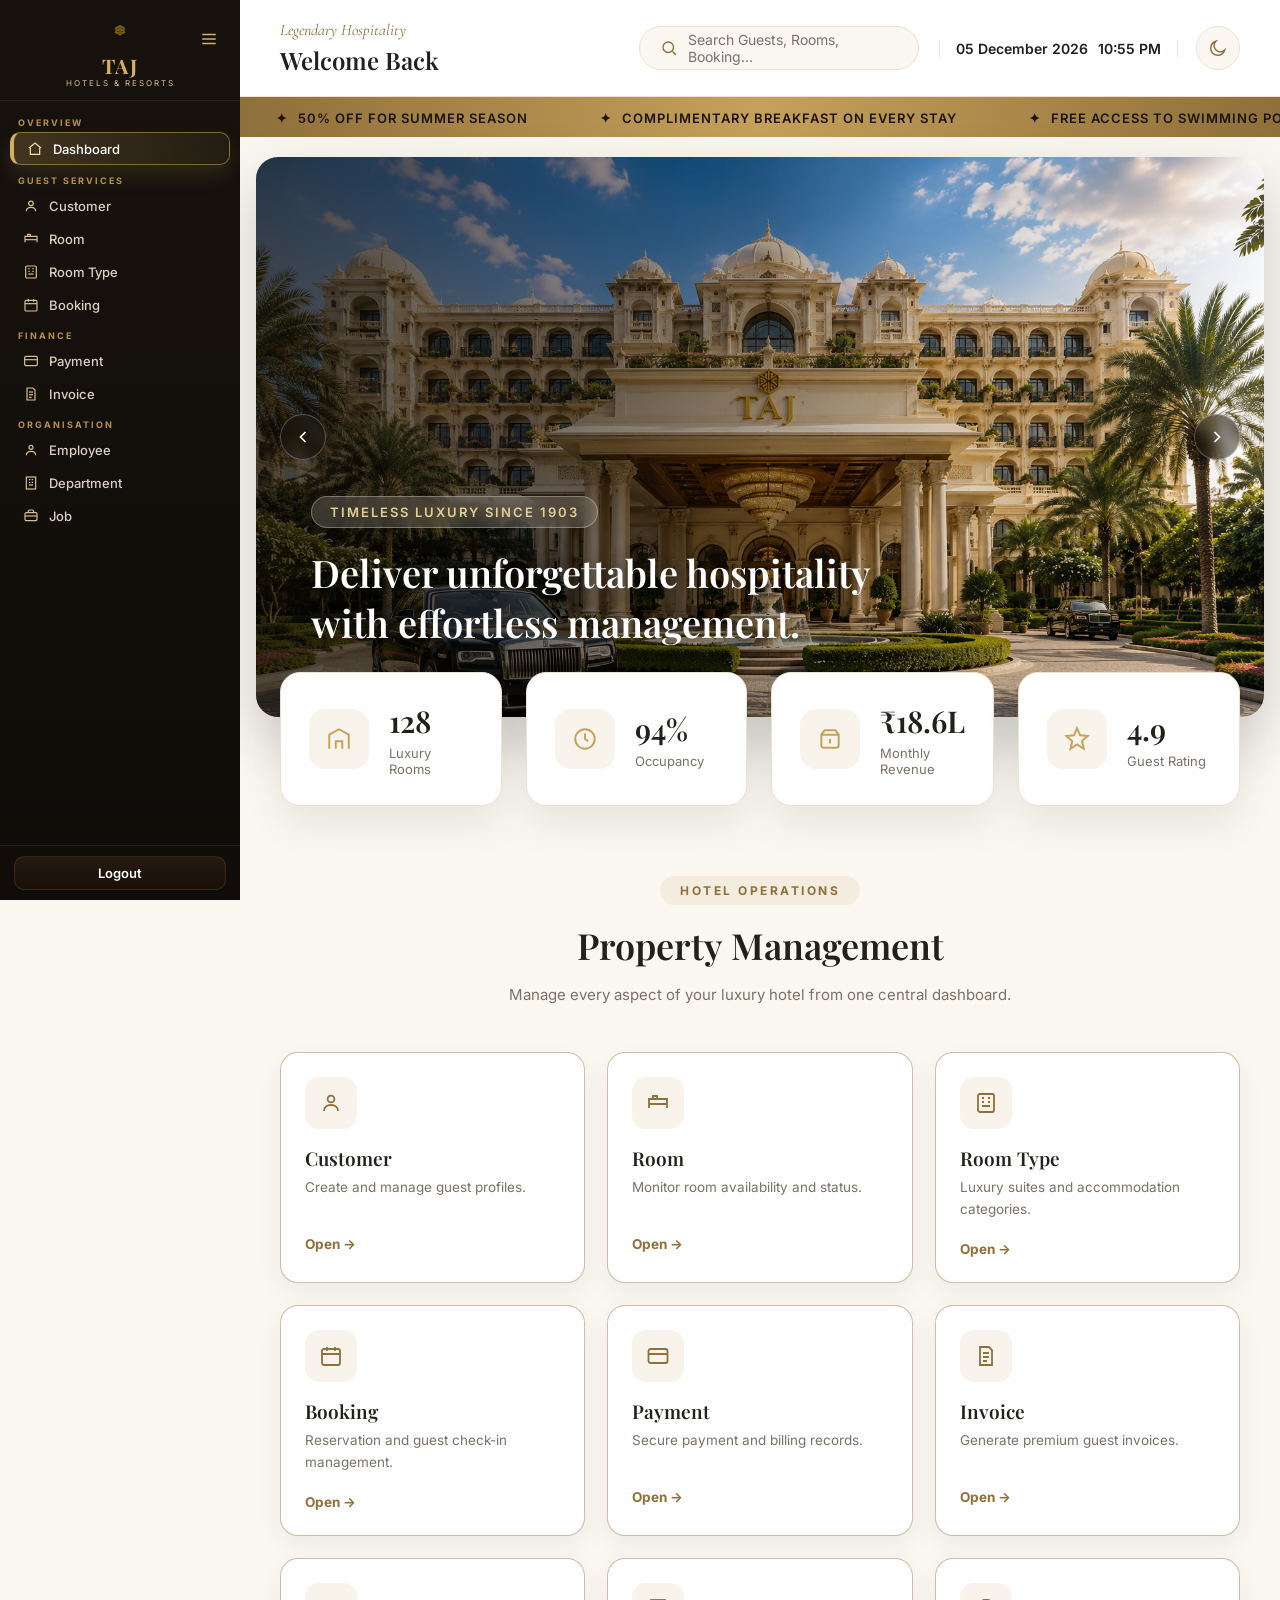
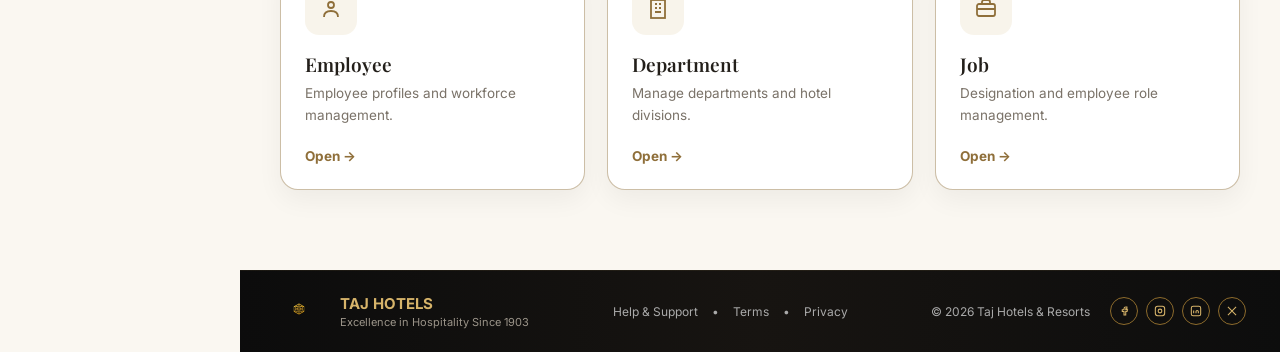
==== home.html @ c2ac2c58 "Initial commit - Hotel Management System" ====
<!DOCTYPE html>
<html lang="en">

<head>

    <meta charset="UTF-8">
    <meta name="viewport" content="width=device-width, initial-scale=1.0">
    <title>Taj Hotels & Resorts | Dashboard</title>
    <link rel="stylesheet" href="style.css">
    <link rel="preconnect" href="https://fonts.googleapis.com">
    <link rel="preconnect" href="https://fonts.gstatic.com" crossorigin>
    <link href="https://fonts.googleapis.com/css2?family=Playfair+Display:wght@500;600;700&family=Inter:wght@300;400;500;600;700&family=Cormorant+Garamond:wght@500;600;700&display=swap" rel="stylesheet">

</head>

<body>

<!-- ========================================= -->
<!-- Sidebar -->
<!-- ========================================= -->

<aside class="sidebar" id="sidebar">

    <div class="sidebar-header">
        <div class="logo-box">
            <img src="taj-logo.png" class="sidebar-logo" alt="Taj">
            <div class="brand">
                <h1>TAJ</h1>
                <p>HOTELS & RESORTS</p>
            </div>
        </div>
        <button class="hamburger" id="sidebarToggle" aria-label="Toggle sidebar">
            <svg viewBox="0 0 24 24" fill="none" stroke="currentColor" stroke-width="2">
                <line x1="3" y1="6" x2="21" y2="6"/>
                <line x1="3" y1="12" x2="21" y2="12"/>
                <line x1="3" y1="18" x2="21" y2="18"/>
            </svg>
        </button>
    </div>

    <nav class="sidebar-nav">

        <span class="nav-heading">Overview</span>
        <a href="home.html" class="nav-link active">
            <span class="nav-icon"><svg viewBox="0 0 24 24" fill="none" stroke="currentColor" stroke-width="1.8"><path d="M3 10.5L12 3l9 7.5"/><path d="M5 9.8V20h14V9.8"/></svg></span>
            <span class="link-text">Dashboard</span>
        </a>

        <span class="nav-heading">Guest Services</span>
        <a href="customer.html" class="nav-link">
            <span class="nav-icon"><svg viewBox="0 0 24 24" fill="none" stroke="currentColor" stroke-width="1.8"><circle cx="12" cy="8" r="3.4"/><path d="M5 20c0-4 3.2-6 7-6s7 2 7 6"/></svg></span>
            <span class="link-text">Customer</span>
        </a>
        <a href="room.html" class="nav-link">
            <span class="nav-icon"><svg viewBox="0 0 24 24" fill="none" stroke="currentColor" stroke-width="1.8"><path d="M3 17V8h18v9"/><path d="M3 13h18"/><path d="M7 8V5h4v3"/></svg></span>
            <span class="link-text">Room</span>
        </a>
        <a href="room_type.html" class="nav-link">
            <span class="nav-icon"><svg viewBox="0 0 24 24" fill="none" stroke="currentColor" stroke-width="1.8"><rect x="4" y="3" width="16" height="18" rx="2"/><path d="M8 7h2"/><path d="M14 7h2"/><path d="M8 11h2"/><path d="M14 11h2"/><path d="M8 15h8"/></svg></span>
            <span class="link-text">Room Type</span>
        </a>
        <a href="booking1.php" class="nav-link">
            <span class="nav-icon"><svg viewBox="0 0 24 24" fill="none" stroke="currentColor" stroke-width="1.8"><rect x="3" y="5" width="18" height="16" rx="2"/><path d="M3 10h18"/><path d="M8 3v4"/><path d="M16 3v4"/></svg></span>
            <span class="link-text">Booking</span>
        </a>

      

        <span class="nav-heading">Finance</span>
        <a href="payment.html" class="nav-link">
            <span class="nav-icon"><svg viewBox="0 0 24 24" fill="none" stroke="currentColor" stroke-width="1.8"><rect x="2.5" y="5" width="19" height="14" rx="2"/><path d="M2.5 10h19"/></svg></span>
            <span class="link-text">Payment</span>
        </a>
        <a href="invoice.html" class="nav-link">
            <span class="nav-icon"><svg viewBox="0 0 24 24" fill="none" stroke="currentColor" stroke-width="1.8"><path d="M6 3h9l3 3v15H6z"/><path d="M9 9h6"/><path d="M9 13h6"/><path d="M9 17h4"/></svg></span>
            <span class="link-text">Invoice</span>
        </a>

        <span class="nav-heading">Organisation</span>
        <a href="emp_info.html" class="nav-link">
            <span class="nav-icon"><svg viewBox="0 0 24 24" fill="none" stroke="currentColor" stroke-width="1.8"><circle cx="12" cy="8" r="3"/><path d="M5 20c0-4 3-6 7-6s7 2 7 6"/></svg></span>
            <span class="link-text">Employee</span>
        </a>
        <a href="dept_info.html" class="nav-link">
            <span class="nav-icon"><svg viewBox="0 0 24 24" fill="none" stroke="currentColor" stroke-width="1.8"><rect x="5" y="3" width="14" height="18"/><path d="M9 7h2"/><path d="M13 7h2"/><path d="M9 11h2"/><path d="M13 11h2"/><path d="M9 15h6"/></svg></span>
            <span class="link-text">Department</span>
        </a>
        <a href="job_info.html" class="nav-link">
            <span class="nav-icon"><svg viewBox="0 0 24 24" fill="none" stroke="currentColor" stroke-width="1.8"><rect x="3" y="7" width="18" height="12" rx="2"/><path d="M8 7V5a2 2 0 012-2h4a2 2 0 012 2v2"/><path d="M3 12h18"/></svg></span>
            <span class="link-text">Job</span>
        </a>

    </nav>

    <div class="sidebar-footer">
        <a href="index.html" class="logout-btn">Logout</a>
    </div>

</aside>

<!-- ========================================= -->
<!-- Main -->
<!-- ========================================= -->

<main class="main" id="main">

    <!-- Topbar -->
    <header class="topbar">
        <div class="welcome">
            <span class="eyebrow">Legendary Hospitality</span>
            <h2>Welcome Back</h2>
        </div>

        <div class="topbar-brand">
            <span class="topbar-brand-crown">✦</span>
            <span class="topbar-brand-text">Taj Hotels & Resorts</span>
            <span class="topbar-brand-crown">✦</span>
        </div>

        <div class="top-right">
           <a href="search.html" class="search-box search-btn">
    <svg viewBox="0 0 24 24" fill="none" stroke="currentColor" stroke-width="1.8">
        <circle cx="11" cy="11" r="7"/>
        <path d="M21 21l-4.3-4.3"/>
    </svg>
    <span>Search Guests, Rooms, Booking...</span>
</a>

            <div class="date-time">
                <span id="today"></span>
                <span id="clock"></span>
            </div>

            <button class="theme-toggle" id="themeToggle" aria-label="Toggle day/night theme">
                <svg class="moon-icon" viewBox="0 0 24 24" fill="none" stroke="currentColor" stroke-width="1.8"><path d="M20 14.5A8.5 8.5 0 1 1 9.5 4a7 7 0 0 0 10.5 10.5z"/></svg>
                <svg class="sun-icon" viewBox="0 0 24 24" fill="none" stroke="currentColor" stroke-width="1.8"><circle cx="12" cy="12" r="4.5"/><path d="M12 2v3M12 19v3M4.2 4.2l2.1 2.1M17.7 17.7l2.1 2.1M2 12h3M19 12h3M4.2 19.8l2.1-2.1M17.7 6.3l2.1-2.1"/></svg>
            </button>
        </div>
    </header>

    <!-- Offers Marquee -->
    <div class="offer-marquee">
        <div class="offer-marquee-track">
            <span>50% Off for Summer Season</span>
            <span>Complimentary Breakfast on Every Stay</span>
            <span>Free Access to Swimming Pool Facilities</span>
            <span>50% Off for Summer Season</span>
            <span>Complimentary Breakfast on Every Stay</span>
            <span>Free Access to Swimming Pool Facilities</span>
        </div>
    </div>

    <!-- Hero -->
    <section class="hero">
    <img src="dashboard1.png" alt="Hotel" class="hero-image" id="heroImage">
    <div class="hero-overlay"></div>
    <div class="hero-content">
        <span class="hero-tag">Timeless Luxury Since 1903</span>
        <h1>Deliver unforgettable hospitality with effortless management.</h1>
    </div>
    <button class="hero-nav hero-prev" id="heroPrev" aria-label="Previous image">
        <svg viewBox="0 0 24 24" fill="none" stroke="currentColor" stroke-width="2"><path d="M15 18l-6-6 6-6"/></svg>
    </button>
    <button class="hero-nav hero-next" id="heroNext" aria-label="Next image">
        <svg viewBox="0 0 24 24" fill="none" stroke="currentColor" stroke-width="2"><path d="M9 18l6-6-6-6"/></svg>
    </button>
    <div class="hero-dots" id="heroDots"></div>
</section>

    <!-- Statistics -->
    <section class="stats-section">

        <div class="stat-card">
            <div class="stat-icon">
                <svg viewBox="0 0 24 24" fill="none" stroke="currentColor" stroke-width="1.8"><path d="M3 21V8l9-5 9 5v13"/><path d="M9 21v-7h6v7"/><path d="M9 12h.01M15 12h.01M9 9h.01M15 9h.01"/></svg>
            </div>
            <div>
                <h2>128</h2>
                <p>Luxury Rooms</p>
            </div>
        </div>

        <div class="stat-card">
            <div class="stat-icon">
                <svg viewBox="0 0 24 24" fill="none" stroke="currentColor" stroke-width="1.8"><circle cx="12" cy="12" r="9"/><path d="M12 7v5l3 2"/></svg>
            </div>
            <div>
                <h2>94%</h2>
                <p>Occupancy</p>
            </div>
        </div>

        <div class="stat-card">
            <div class="stat-icon">
                <svg viewBox="0 0 24 24" fill="none" stroke="currentColor" stroke-width="1.8"><path d="M4 8h16v10a2 2 0 0 1-2 2H6a2 2 0 0 1-2-2V8z"/><path d="M4 8l3-4h10l3 4"/><path d="M12 12v4"/></svg>
            </div>
            <div>
                <h2>₹18.6L</h2>
                <p>Monthly Revenue</p>
            </div>
        </div>

        <div class="stat-card">
            <div class="stat-icon">
                <svg viewBox="0 0 24 24" fill="none" stroke="currentColor" stroke-width="1.8"><path d="M12 2l2.9 6.6 7.1.6-5.4 4.7 1.6 7-6.2-3.9L6 21l1.6-7L2.2 9.2l7.1-.6z"/></svg>
            </div>
            <div>
                <h2>4.9</h2>
                <p>Guest Rating</p>
            </div>
        </div>

    </section>

    <!-- Dashboard Modules -->
    <section class="dashboard-section">

        <div class="section-header">
            <span>Hotel Operations</span>
            <h2>Property Management</h2>
            <p>Manage every aspect of your luxury hotel from one central dashboard.</p>
        </div>

        <div class="cards-grid">

            <a href="customer.html" class="dashboard-card">
                <div class="icon-circle"><svg viewBox="0 0 24 24" fill="none" stroke="currentColor" stroke-width="1.8"><circle cx="12" cy="8" r="3.4"/><path d="M5 20c0-4 3.2-6 7-6s7 2 7 6"/></svg></div>
                <h3>Customer</h3>
                <p>Create and manage guest profiles.</p>
                <div class="card-link">Open →</div>
            </a>

            <a href="room.html" class="dashboard-card">
                <div class="icon-circle"><svg viewBox="0 0 24 24" fill="none" stroke="currentColor" stroke-width="1.8"><path d="M3 17V8h18v9"/><path d="M3 13h18"/><path d="M7 8V5h4v3"/></svg></div>
                <h3>Room</h3>
                <p>Monitor room availability and status.</p>
                <div class="card-link">Open →</div>
            </a>

            <a href="room_type.html" class="dashboard-card">
                <div class="icon-circle"><svg viewBox="0 0 24 24" fill="none" stroke="currentColor" stroke-width="1.8"><rect x="4" y="3" width="16" height="18" rx="2"/><path d="M8 7h2"/><path d="M14 7h2"/><path d="M8 11h2"/><path d="M14 11h2"/><path d="M8 15h8"/></svg></div>
                <h3>Room Type</h3>
                <p>Luxury suites and accommodation categories.</p>
                <div class="card-link">Open →</div>
            </a>

            <a href="booking1.php" class="dashboard-card">
                <div class="icon-circle"><svg viewBox="0 0 24 24" fill="none" stroke="currentColor" stroke-width="1.8"><rect x="3" y="5" width="18" height="16" rx="2"/><path d="M3 10h18"/><path d="M8 3v4"/><path d="M16 3v4"/></svg></div>
                <h3>Booking</h3>
                <p>Reservation and guest check-in management.</p>
                <div class="card-link">Open →</div>
            </a>

            <a href="payment.html" class="dashboard-card">
                <div class="icon-circle"><svg viewBox="0 0 24 24" fill="none" stroke="currentColor" stroke-width="1.8"><rect x="2.5" y="5" width="19" height="14" rx="2"/><path d="M2.5 10h19"/></svg></div>
                <h3>Payment</h3>
                <p>Secure payment and billing records.</p>
                <div class="card-link">Open →</div>
            </a>

            <a href="invoice.html" class="dashboard-card">
                <div class="icon-circle"><svg viewBox="0 0 24 24" fill="none" stroke="currentColor" stroke-width="1.8"><path d="M6 3h9l3 3v15H6z"/><path d="M9 9h6"/><path d="M9 13h6"/><path d="M9 17h4"/></svg></div>
                <h3>Invoice</h3>
                <p>Generate premium guest invoices.</p>
                <div class="card-link">Open →</div>
            </a>

            <a href="emp_info.html" class="dashboard-card">
                <div class="icon-circle"><svg viewBox="0 0 24 24" fill="none" stroke="currentColor" stroke-width="1.8"><circle cx="12" cy="8" r="3"/><path d="M5 20c0-4 3-6 7-6s7 2 7 6"/></svg></div>
                <h3>Employee</h3>
                <p>Employee profiles and workforce management.</p>
                <div class="card-link">Open →</div>
            </a>

            <a href="dept_info.html" class="dashboard-card">
                <div class="icon-circle"><svg viewBox="0 0 24 24" fill="none" stroke="currentColor" stroke-width="1.8"><rect x="5" y="3" width="14" height="18"/><path d="M9 7h2"/><path d="M13 7h2"/><path d="M9 11h2"/><path d="M13 11h2"/><path d="M9 15h6"/></svg></div>
                <h3>Department</h3>
                <p>Manage departments and hotel divisions.</p>
                <div class="card-link">Open →</div>
            </a>

            <a href="job_info.html" class="dashboard-card">
                <div class="icon-circle"><svg viewBox="0 0 24 24" fill="none" stroke="currentColor" stroke-width="1.8"><rect x="3" y="7" width="18" height="12" rx="2"/><path d="M8 7V5a2 2 0 012-2h4a2 2 0 012 2v2"/><path d="M3 12h18"/></svg></div>
                <h3>Job</h3>
                <p>Designation and employee role management.</p>
                <div class="card-link">Open →</div>
            </a>

             

        </div>
    </section>

    <!-- Footer -->
    <footer class="footer">
        <div class="footer-left">
            <img src="taj-logo.png" alt="Taj">
            <div>
                <h3>TAJ HOTELS</h3>
                <p>Excellence in Hospitality Since 1903</p>
            </div>
        </div>

        <div class="footer-center">
            <a href="#">Help & Support</a>
            <span>•</span>
            <a href="#">Terms</a>
            <span>•</span>
            <a href="#">Privacy</a>
        </div>

        <div class="footer-right">
            <p>© 2026 Taj Hotels & Resorts</p>
            <div class="social">
                <a href="#" aria-label="Facebook"><svg viewBox="0 0 24 24" fill="none" stroke="currentColor" stroke-width="1.8"><path d="M15 8h2V5h-2a3 3 0 0 0-3 3v2H9v3h3v6h3v-6h2.2l.8-3H15V8z"/></svg></a>
                <a href="#" aria-label="Instagram"><svg viewBox="0 0 24 24" fill="none" stroke="currentColor" stroke-width="1.8"><rect x="4" y="4" width="16" height="16" rx="4"/><circle cx="12" cy="12" r="3.2"/><path d="M16.2 7.8h.01"/></svg></a>
                <a href="#" aria-label="LinkedIn"><svg viewBox="0 0 24 24" fill="none" stroke="currentColor" stroke-width="1.8"><rect x="4" y="4" width="16" height="16" rx="3"/><path d="M8 11v5M8 8v.01M12 16v-3a2 2 0 0 1 4 0v3M12 13v3"/></svg></a>
                <a href="#" aria-label="X"><svg viewBox="0 0 24 24" fill="none" stroke="currentColor" stroke-width="1.8"><path d="M5 5l14 14M19 5L5 19"/></svg></a>
            </div>
        </div>
    </footer>

</main>

<script>

    // ---- Live date & time ----
    function updateDateTime(){
        const now = new Date();
        const today = now.toLocaleDateString("en-GB", { day:"2-digit", month:"long", year:"numeric" });
        const time  = now.toLocaleTimeString([], { hour:"2-digit", minute:"2-digit" });
        document.getElementById("today").textContent = today;
        document.getElementById("clock").textContent  = time;
    }
    updateDateTime();
    setInterval(updateDateTime, 1000);

    // ---- Sidebar collapse ----
    const sidebar = document.getElementById("sidebar");
    const sidebarToggle = document.getElementById("sidebarToggle");
    const main = document.getElementById("main");

    sidebarToggle.addEventListener("click", () => {
        sidebar.classList.toggle("collapsed");
        main.classList.toggle("expanded");
    });

    // ---- Day / Night theme toggle (persists via localStorage) ----
    const themeToggle = document.getElementById("themeToggle");
    const root = document.documentElement;

    function applyTheme(theme){
        if(theme === "dark"){
            root.setAttribute("data-theme", "dark");
        } else {
            root.removeAttribute("data-theme");
        }
        localStorage.setItem("taj-theme", theme);
    }

    const savedTheme = localStorage.getItem("taj-theme") || "light";
    applyTheme(savedTheme);

    themeToggle.addEventListener("click", () => {
        const isDark = root.getAttribute("data-theme") === "dark";
        applyTheme(isDark ? "light" : "dark");
    });
    // ---- Hero image carousel ----
const heroImages = ["dashboard1.png", "dashboard2.png", "dashboard3.png", "dashboard4.png", "dashboard5.png", "dashboard6.png"];
let heroIndex = 0;
const heroImage = document.getElementById("heroImage");
const heroDots = document.getElementById("heroDots");

heroImages.forEach((_, i) => {
    const dot = document.createElement("span");
    dot.className = "dot" + (i === 0 ? " active" : "");
    dot.addEventListener("click", () => showHero(i));
    heroDots.appendChild(dot);
});

function showHero(i){
    heroIndex = (i + heroImages.length) % heroImages.length;
    heroImage.src = heroImages[heroIndex];
    document.querySelectorAll(".hero-dots .dot").forEach((d, idx) => {
        d.classList.toggle("active", idx === heroIndex);
    });
}

document.getElementById("heroPrev").addEventListener("click", () => showHero(heroIndex - 1));
document.getElementById("heroNext").addEventListener("click", () => showHero(heroIndex + 1));

    // ---- Parallax hero image ----
    window.addEventListener("scroll", () => {
        const hero = document.querySelector(".hero-image");
        if(hero){
            hero.style.transform = `translateY(${window.scrollY * 0.12}px) scale(1.04)`;
        }
    });

</script>

</body>
</html>
---- style.css ----
/*====================================
  01. ROOT VARIABLES
====================================*/

:root{
    --charcoal:#15110d;
    --charcoal-2:#1f1912;
    --gold:#c6a15b;
    --gold-soft:#e4cd97;
    --gold-deep:#8f6f3a;
    --cream:#faf7f1;
    --card:#ffffff;
    --ink:#231f1a;
    --ink-soft:#7a7268;
    --line:#ece3d2;

    --shadow:0 18px 40px rgba(0,0,0,.08);
    --radius:18px;

    --display:'Playfair Display',serif;
    --body:'Inter',sans-serif;
    --accent:'Cormorant Garamond',serif;
}

/* -------- Dark theme override -------- */
:root[data-theme="dark"]{
    --cream:#120e0a;
    --card:#1b1610;
    --ink:#f3ede1;
    --ink-soft:#b6ab9b;
    --line:rgba(255,255,255,.08);
    --shadow:0 18px 40px rgba(0,0,0,.4);
}

/*====================================
  02. RESET
====================================*/

*{
    margin:0;
    padding:0;
    box-sizing:border-box;
}

html{
    scroll-behavior:smooth;
}

body{
    background:var(--cream);
    color:var(--ink);
    font-family:var(--body);
    overflow-x:hidden;
    transition:background .35s, color .35s;
}

img{
    display:block;
    max-width:100%;
}

a{
    text-decoration:none;
    color:inherit;
}

button,
input{
    font-family:inherit;
    outline:none;
    border:none;
    background:none;
}

/*====================================
  03. SCROLLBAR
====================================*/

::-webkit-scrollbar{ width:8px; }
::-webkit-scrollbar-thumb{ background:var(--gold); border-radius:20px; }
::-webkit-scrollbar-track{ background:#ede6d9; }

/*====================================
  04. SIDEBAR
====================================*/

.sidebar{
    position:fixed;
    top:0;
    left:0;
    width:240px;
    height:100vh;
    background:linear-gradient(180deg,#17120d,#0f0c09);
    display:flex;
    flex-direction:column;
    overflow:hidden;
    transition:width .35s;
    z-index:999;
}

.sidebar.collapsed{ width:78px; }

.sidebar-header{
    position:relative;
    padding:10px 0 12px;
    display:flex;
    justify-content:center;
    border-bottom:1px solid rgba(255,255,255,.08);
    flex-shrink:0;
}

.logo-box{
    display:flex;
    flex-direction:column;
    align-items:center;
    width:100%;
}

.sidebar-logo{
    width:44px;
    height:44px;
    object-fit:contain;
    margin-bottom:2px;
}

.brand{
    display:flex;
    flex-direction:column;
    align-items:center;
    text-align:center;
}

.brand h1{
    font-family:var(--display);
    font-size:20px;
    letter-spacing:1.5px;
    color:#d8b05e;
    line-height:1;
}

.brand p{
    margin-top:2px;
    font-size:8px;
    letter-spacing:2px;
    color:#d4c19d;
}

.hamburger{
    position:absolute;
    top:22px;
    right:14px;
    width:34px;
    height:34px;
    display:flex;
    justify-content:center;
    align-items:center;
    color:#d8b05e;
    border-radius:8px;
}
.hamburger:hover{ background:rgba(255,255,255,.06); }
.hamburger svg{ width:18px; height:18px; }

/* Nav: single scroll column, each group stacks cleanly */
.sidebar-nav{
    flex:1;
    overflow-y:auto;
    padding:8px 10px 8px;
    display:flex;
    flex-direction:column;
}

.nav-heading{
    font-size:9px;
    letter-spacing:2px;
    color:#b89149;
    font-weight:700;
    text-transform:uppercase;
    padding:8px 8px 4px;
    white-space:nowrap;
}

.nav-link{
    display:flex;
    align-items:center;
    gap:10px;
    padding:7px 12px;
    margin-bottom:2px;
    border-radius:10px;
    font-size:13px;
    font-weight:500;
    color:#d9d2c4;
    transition:.25s;
    white-space:nowrap;
}

.nav-link:hover{
    background:rgba(198,161,91,.12);
    color:#fff;
    transform:translateX(4px);
}

.nav-link.active{
    background:linear-gradient(90deg,rgba(198,161,91,.25),rgba(198,161,91,.08));
    border:1px solid rgba(198,161,91,.55);
    border-left:4px solid #d3ae63;
    color:#fff;
    box-shadow:0 10px 20px rgba(198,161,91,.15);
}

.nav-icon{
    width:17px;
    height:17px;
    display:flex;
    align-items:center;
    justify-content:center;
    color:#d8bf87;
    flex-shrink:0;
}

.nav-icon svg{
    width:16px;
    height:16px;
    stroke:currentColor;
}

.nav-link:hover .nav-icon,
.nav-link.active .nav-icon{ color:#f3dca5; }

.sidebar-footer{
    padding:10px 14px;
    border-top:1px solid rgba(255,255,255,.08);
    flex-shrink:0;
}

.logout-btn{
    display:block;
    text-align:center;
    padding:8px;
    border-radius:10px;
background:linear-gradient(180deg,#241a10,#180f08);
    color:#fff;
    font-weight:600;
    font-size:13px;
    transition:.3s;
    border:1px solid rgba(198,161,91,.15);
}
.logout-btn:hover{ transform:translateY(-2px); }

/* Sidebar Collapse */
.sidebar.collapsed .brand,
.sidebar.collapsed .nav-heading,
.sidebar.collapsed .link-text,
.sidebar.collapsed .logout-btn{ display:none; }

.sidebar.collapsed .sidebar-logo{ margin-bottom:0; }
.sidebar.collapsed .nav-link{ justify-content:center; padding:12px 0; }
.sidebar.collapsed .hamburger{ right:50%; transform:translateX(50%); }

/*====================================
  05. MAIN LAYOUT
====================================*/

.main{
    margin-left:240px;
    width:calc(100% - 240px);
    transition:.35s;
}

.main.expanded{
    margin-left:78px;
    width:calc(100% - 78px);
}

/*====================================
  06. TOPBAR (solid bar, not overlapping hero)
====================================*/

.topbar{
    display:flex;
    justify-content:space-between;
    align-items:center;
    gap:24px;
    padding:20px 40px;
    background:var(--card);
    border-bottom:1px solid var(--line);
    z-index:100;
}

.welcome{ flex:0 0 auto; color:var(--ink); }

.eyebrow{
    font-family:var(--accent);
    font-size:16px;
    color:var(--gold-deep);
    font-style:italic;
    margin-bottom:4px;
    display:block;
}

.welcome h2{
    font-family:var(--display);
    font-size:24px;
    font-weight:600;
    color:var(--ink);
}

/* -------- Centered royal brand wordmark -------- */
.topbar-brand{
    flex:1 1 auto;
    min-width:0;
    display:flex;
    justify-content:center;
    align-items:center;
    gap:16px;
    overflow:hidden;
    white-space:nowrap;
}

.topbar-brand-text{
    font-family:var(--accent);
    font-style:italic;
    font-weight:600;
    font-size:23px;
    letter-spacing:2px;
    background:linear-gradient(90deg,var(--gold-deep),var(--gold),var(--gold-deep));
    -webkit-background-clip:text;
    background-clip:text;
    -webkit-text-fill-color:transparent;
    color:var(--gold);
}

.topbar-brand-crown{
    font-size:13px;
    color:var(--gold);
    opacity:.85;
}

@media(max-width:1360px){
    .topbar-brand{ display:none; }
}

.top-right{
    flex:0 0 auto;
    display:flex;
    align-items:center;
    gap:18px;
}

.search-box input{
    width:280px;
    height:44px;
    padding:0 20px;
    border-radius:30px;
    border:1px solid var(--line);
    background:var(--cream);
    color:var(--ink);
}

.search-box input::placeholder{ color:var(--ink-soft); }

.date-time{
    display:flex;
    align-items:center;
    gap:10px;
    font-size:14px;
    font-weight:600;
    color:var(--ink);
    padding:0 16px;
    margin-left:2px;
    border-left:1px solid var(--line);
    border-right:1px solid var(--line);
    white-space:nowrap;
}

.theme-toggle{
    width:44px;
    height:44px;
    border-radius:50%;
    display:flex;
    justify-content:center;
    align-items:center;
    background:var(--cream);
    border:1px solid var(--line);
    color:var(--gold-deep);
    cursor:pointer;
    transition:.3s;
}
.theme-toggle:hover{ background:var(--gold); color:#fff; }
.theme-toggle svg{ width:20px; height:20px; }
.theme-toggle .sun-icon{ display:none; }
:root[data-theme="dark"] .theme-toggle .moon-icon{ display:none; }
:root[data-theme="dark"] .theme-toggle .sun-icon{ display:block; }

/*====================================
  07. MARQUEE (offers strip)
====================================*/

.offer-marquee{
    background:linear-gradient(90deg,#8f6f3a,#c6a15b,#8f6f3a);
    overflow:hidden;
    white-space:nowrap;
    padding:10px 0;
}

.offer-marquee-track{
    display:inline-flex;
    animation:marquee 22s linear infinite;
}

.offer-marquee-track span{
    display:inline-flex;
    align-items:center;
    padding:0 36px;
    font-size:13px;
    font-weight:600;
    letter-spacing:1px;
    color:#1a1408;
    text-transform:uppercase;
}

.offer-marquee-track span::before{
    content:"✦";
    margin-right:10px;
}

@keyframes marquee{
    0%{ transform:translateX(0); }
    100%{ transform:translateX(-50%); }
}

@media (prefers-reduced-motion: reduce){
    .offer-marquee-track{ animation:none; }
}

/*====================================
  08. HERO
====================================*/

.hero{
    width:calc(100% - 32px);
    margin:20px auto 0;
    height:560px;
    border-radius:22px;
    overflow:hidden;
    position:relative;
    box-shadow:0 25px 60px rgba(0,0,0,.18);
}

.hero-image{
    position:absolute;
    inset:0;
    width:100%;
    height:100%;
    object-fit:cover;
    object-position:center;
    transform:scale(1.04);
    transition:transform 1s;
}

.hero-overlay{
    position:absolute;
    inset:0;
    background:linear-gradient(
        90deg,
        rgba(10,8,5,.72) 0%,
        rgba(10,8,5,.48) 38%,
        rgba(10,8,5,.15) 68%,
        transparent 100%
    );
}

.hero-content{
    position:absolute;
    left:55px;
    bottom:70px;
    max-width:560px;
    z-index:10;
    color:#fff;
}

.hero-tag{
    display:inline-block;
    padding:7px 18px;
    background:rgba(255,255,255,.15);
    backdrop-filter:blur(8px);
    border:1px solid rgba(255,255,255,.3);
    border-radius:30px;
    font-size:13px;
    font-weight:600;
    letter-spacing:2px;
    color:var(--gold-soft);
    margin-bottom:20px;
    text-transform:uppercase;
}

.hero-content h1{
    font-family:var(--display);
    font-size:38px;
    line-height:1.3;
    font-weight:600;
    text-shadow:0 4px 20px rgba(0,0,0,.4);
}

.hero-nav{
    position:absolute;
    top:50%;
    transform:translateY(-50%);
    width:46px;
    height:46px;
    border-radius:50%;
    background:rgba(20,16,10,.45);
    backdrop-filter:blur(6px);
    border:1px solid rgba(255,255,255,.25);
    color:#fff;
    display:flex;
    align-items:center;
    justify-content:center;
    cursor:pointer;
    z-index:15;
    transition:.25s;
}
.hero-nav:hover{ background:var(--gold); border-color:var(--gold); }
.hero-nav svg{ width:20px; height:20px; }
.hero-prev{ left:24px; }
.hero-next{ right:24px; }

.hero-dots{
    position:absolute;
    bottom:24px;
    right:55px;
    display:flex;
    gap:8px;
    z-index:15;
}
.hero-dots .dot{
    width:9px;
    height:9px;
    border-radius:50%;
    background:rgba(255,255,255,.4);
    cursor:pointer;
    transition:.25s;
}
.hero-dots .dot.active{ background:var(--gold); width:24px; border-radius:6px; }
/*====================================
  09. STATISTICS
====================================*/

.stats-section{
    max-width:1450px;
    margin:-45px auto 60px;
    padding:0 40px;
    display:grid;
    grid-template-columns:repeat(4,1fr);
    gap:24px;
    position:relative;
    z-index:20;
}

.stat-card{
    background:var(--card);
    padding:28px;
    border-radius:20px;
    display:flex;
    align-items:center;
    gap:20px;
    border:1px solid var(--line);
    box-shadow:var(--shadow);
    transition:.3s;
}

.stat-card:hover{ transform:translateY(-4px); }

.stat-icon{
    width:60px;
    height:60px;
    border-radius:16px;
    display:flex;
    justify-content:center;
    align-items:center;
    background:rgba(198,161,91,.12);
    color:var(--gold);
    flex-shrink:0;
}

.stat-icon svg{ width:26px; height:26px; }

.stat-card h2{
    font-family:var(--display);
    font-size:30px;
    color:var(--ink);
    font-weight:600;
}

.stat-card p{
    margin-top:4px;
    color:var(--ink-soft);
    font-size:13px;
}

/*====================================
  10. DASHBOARD SECTION
====================================*/

.dashboard-section{
    max-width:1300px;
    margin:0 auto;
    padding:10px 40px 80px;
}

.section-header{
    text-align:center;
    margin-bottom:44px;
}

.section-header span{
    display:inline-block;
    padding:7px 20px;
    background:rgba(198,161,91,.12);
    color:var(--gold-deep);
    border-radius:30px;
    font-size:12px;
    font-weight:700;
    letter-spacing:2.5px;
    text-transform:uppercase;
    margin-bottom:16px;
}

.section-header h2{
    font-family:var(--display);
    font-size:36px;
    color:var(--ink);
    font-weight:600;
    margin-bottom:12px;
}

.section-header p{
    max-width:600px;
    margin:auto;
    color:var(--ink-soft);
    line-height:1.8;
    font-size:15px;
}

/*====================================
  11. DASHBOARD CARDS — tidy 3x3 grid
====================================*/

.cards-grid{
    display:grid;
    grid-template-columns:repeat(3,1fr);
    gap:22px;
}

.dashboard-card{
    position:relative;
    background:var(--card);
    border:1.5px solid rgba(143,111,58,.45);
    border-radius:18px;
    padding:24px;
    overflow:hidden;
    transition:.3s;
    box-shadow:0 10px 26px rgba(0,0,0,.05);
}

.dashboard-card::before{
    content:"";
    position:absolute;
    left:0;
    bottom:0;
    width:0;
    height:3px;
    background:linear-gradient(90deg,var(--gold),var(--gold-soft));
    transition:.3s;
}

.dashboard-card:hover{
    transform:translateY(-6px);
    box-shadow:0 20px 40px rgba(0,0,0,.1);
    border-color:var(--gold-deep);
}

.dashboard-card:hover::before{ width:100%; }

.icon-circle{
    width:52px;
    height:52px;
    border-radius:14px;
    display:flex;
    align-items:center;
    justify-content:center;
    background:rgba(198,161,91,.12);
    color:var(--gold-deep);
    margin-bottom:16px;
    transition:.3s;
}

.icon-circle svg{ width:24px; height:24px; }

.dashboard-card:hover .icon-circle{
    background:var(--gold);
    color:#fff;
    transform:rotate(-6deg);
}

.dashboard-card h3{
    font-family:var(--display);
    font-size:19px;
    font-weight:600;
    margin-bottom:6px;
    color:var(--ink);
}

.dashboard-card p{
    font-size:13.5px;
    line-height:1.6;
    color:var(--ink-soft);
    margin-bottom:18px;
    min-height:38px;
}

.card-link{
    display:inline-flex;
    align-items:center;
    gap:8px;
    font-weight:700;
    color:var(--gold-deep);
    font-size:13.5px;
    transition:.3s;
}

.dashboard-card:hover .card-link{
    transform:translateX(6px);
    color:#8f6424;
}

/*====================================
  12. FOOTER
====================================*/

.footer{
    height:82px;
    padding:0 34px;
    display:flex;
    justify-content:space-between;
    align-items:center;
    background:linear-gradient(90deg,#0c0c0c,#171411,#0d0d0d);
    border-top:1px solid rgba(198,161,91,.08);
    color:#fff;
}

.footer-left{
    display:flex;
    align-items:center;
    gap:16px;
}

.footer-left img{ width:50px; }

.footer-left h3{
    font-size:15px;
    color:#d7b46a;
    margin-bottom:2px;
}

.footer-left p{
    font-size:11px;
    color:#9b9489;
}

.footer-center{
    display:flex;
    gap:14px;
    font-size:12px;
    color:#aaa;
}

.footer-center a:hover{ color:#d7b46a; }

.footer-right{
    display:flex;
    align-items:center;
    gap:20px;
    font-size:12px;
    color:#aaa;
}

.social{ display:flex; gap:8px; }

.social a{
    width:28px;
    height:28px;
    border-radius:50%;
    display:flex;
    align-items:center;
    justify-content:center;
    border:1px solid #8d6b2c;
    color:#d7b46a;
    transition:.3s;
}
.social a svg{ width:14px; height:14px; }
.social a:hover{ background:#d7b46a; color:#000; }

/*====================================
  13. RESPONSIVE
====================================*/

@media (max-width:1100px){
    .stats-section{ grid-template-columns:repeat(2,1fr); }
    .cards-grid{ grid-template-columns:repeat(2,1fr); }
}

@media (max-width:720px){
    .sidebar{ width:78px; }
    .sidebar .brand, .sidebar .nav-heading, .sidebar .link-text, .sidebar .logout-btn{ display:none; }
    .sidebar .nav-link{ justify-content:center; }
    .main{ margin-left:78px; width:calc(100% - 78px); }
    .stats-section{ grid-template-columns:1fr 1fr; padding:0 16px; }
    .cards-grid{ grid-template-columns:1fr; }
    .topbar{ flex-wrap:wrap; gap:14px; padding:16px 20px; }
    .search-box input{ width:200px; }
    .hero{ height:380px; }
    .hero-content h1{ font-size:26px; }
    .search-grid{ grid-template-columns:1fr; }
}

/*====================================
  14. SEARCH PAGE (SP Search)
====================================*/

.search-section{
    max-width:1300px;
    margin:0 auto;
    padding:36px 40px 80px;
}

.search-grid{
    display:grid;
    grid-template-columns:repeat(2,1fr);
    gap:22px;
}

.search-card{
    background:var(--card);
    border:1px solid var(--line);
    border-radius:16px;
    padding:22px 24px;
    box-shadow:0 10px 26px rgba(0,0,0,.05);
    display:flex;
    align-items:center;
    flex-wrap:wrap;
    gap:14px;
    transition:.25s;
}

.search-card:hover{
    border-color:#d9b56b;
    box-shadow:0 16px 34px rgba(0,0,0,.08);
}

.search-card h3{
    flex:0 0 140px;
    font-family:var(--display);
    font-size:17px;
    font-weight:600;
    color:var(--ink);
}

.search-card select,
.search-card input[type="text"]{
    height:42px;
    border:1px solid var(--line);
    border-radius:10px;
    background:var(--cream);
    color:var(--ink);
    padding:0 14px;
    font-size:13.5px;
}

.search-card select{ flex:0 0 170px; }
.search-card input[type="text"]{ flex:1 1 140px; min-width:120px; }

.search-card select:focus,
.search-card input[type="text"]:focus{
    border-color:var(--gold);
}

.search-submit{
    flex:0 0 auto;
    height:42px;
    padding:0 22px;
    border-radius:10px;
    background:linear-gradient(135deg,#d5b06a,#a77b32);
    color:#fff;
    font-weight:600;
    font-size:13.5px;
    cursor:pointer;
    transition:.25s;
}

.search-submit:hover{ filter:brightness(1.08); transform:translateY(-1px); }

@media (max-width:820px){
    .search-card{ flex-direction:column; align-items:stretch; }
    .search-card h3{ flex:none; }
    .search-card select,
    .search-card input[type="text"]{ flex:none; width:100%; }
    .search-submit{ width:100%; }
}
.search-btn{
    width:280px;
    height:44px;
    display:flex;
    align-items:center;
    gap:10px;
    padding:0 20px;
    border-radius:30px;
    border:1px solid var(--line);
    background:var(--cream);
    color:var(--ink-soft);
    font-size:14px;
    cursor:pointer;
    transition:.25s;
}

.search-btn svg{
    width:18px;
    height:18px;
    flex-shrink:0;
    color:var(--gold-deep);
}

.search-btn:hover{
    border-color:var(--gold);
    color:var(--ink);
}
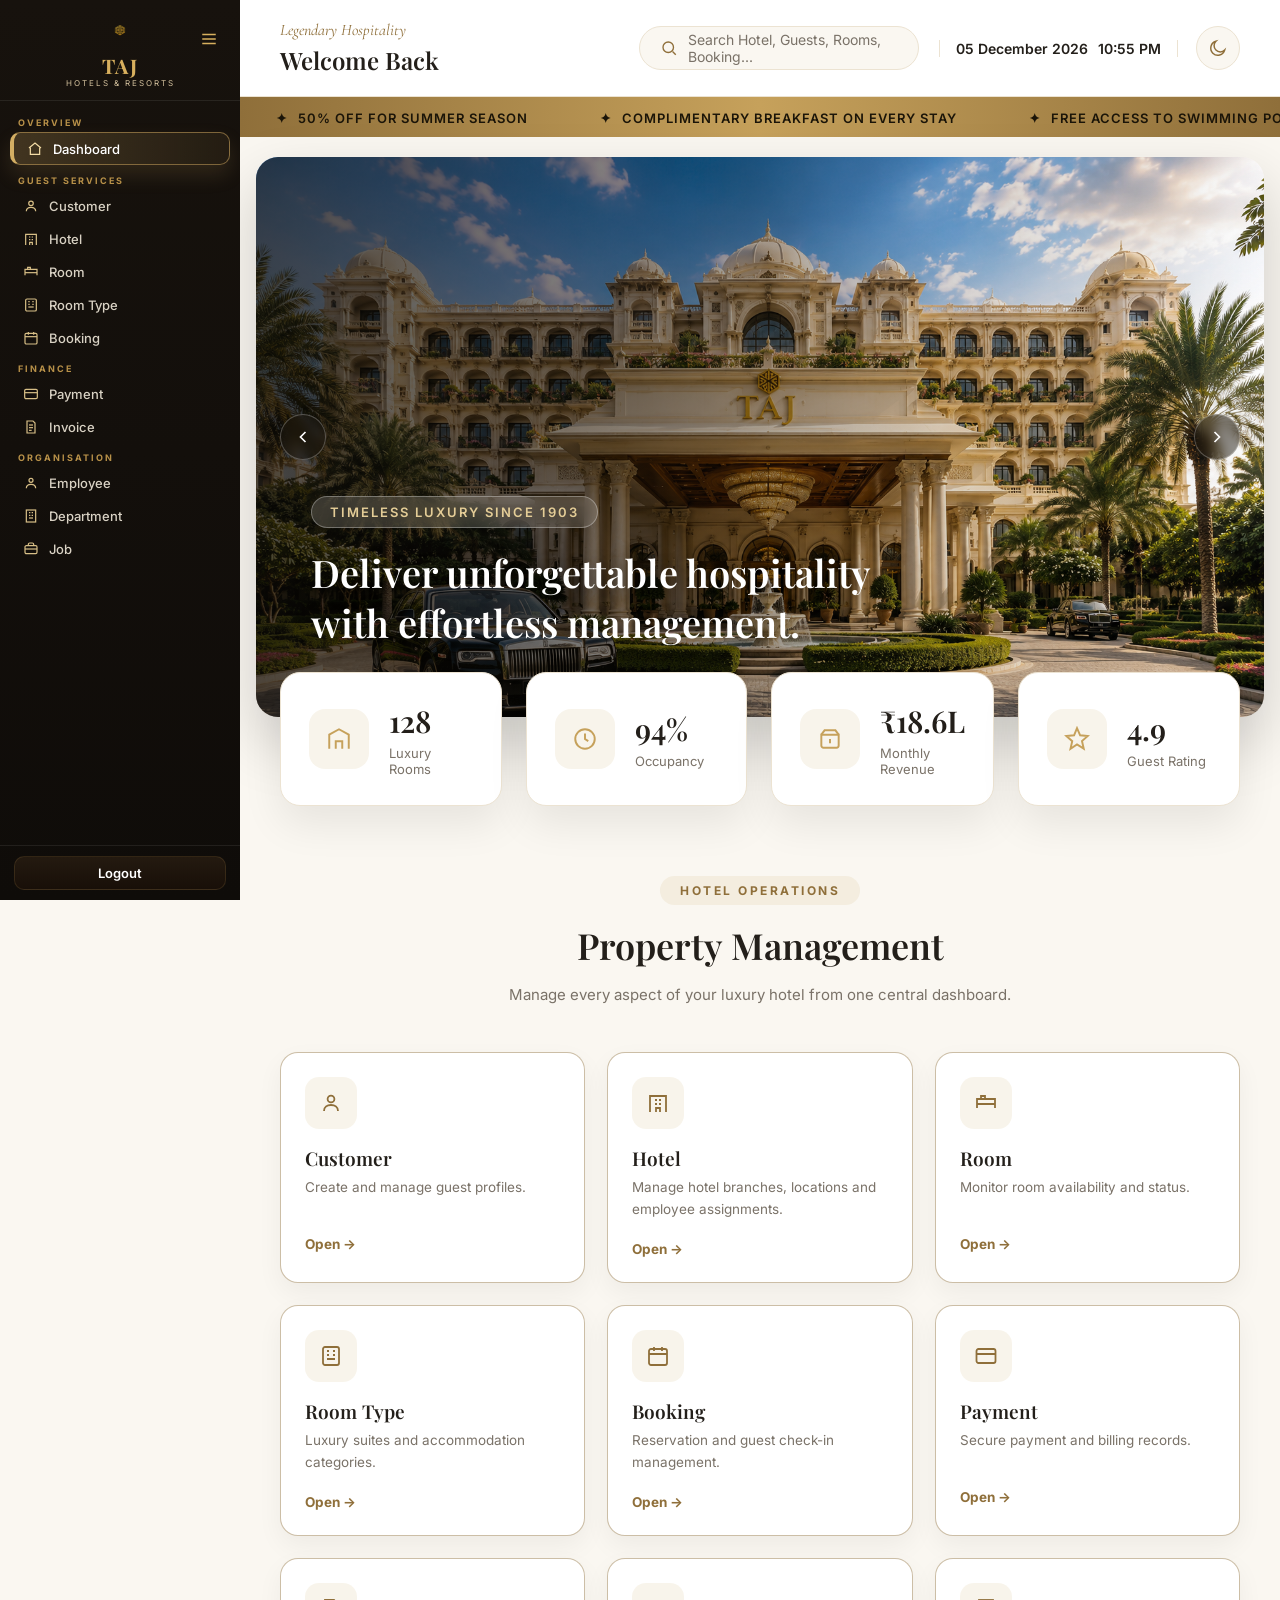
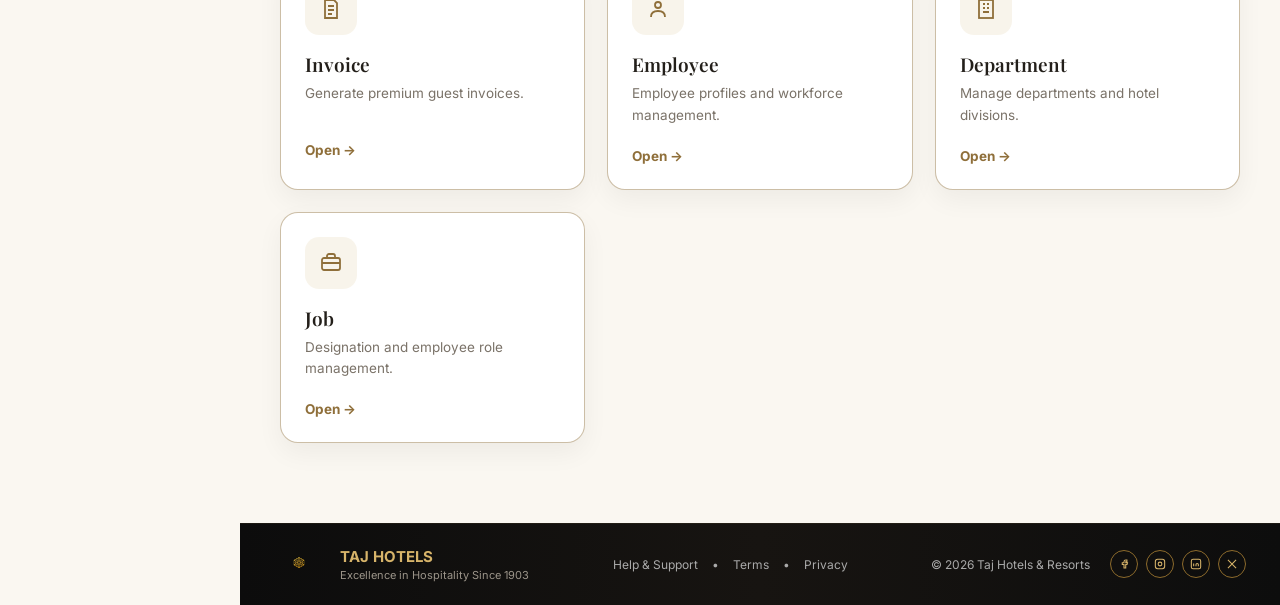
==== commit c7e27279: "Added payment, employee and hotel pages and inlcuded the foreign key elements" ====
--- a/home.html
+++ b/home.html
@@ -52,7 +52,22 @@
             <span class="nav-icon"><svg viewBox="0 0 24 24" fill="none" stroke="currentColor" stroke-width="1.8"><circle cx="12" cy="8" r="3.4"/><path d="M5 20c0-4 3.2-6 7-6s7 2 7 6"/></svg></span>
             <span class="link-text">Customer</span>
         </a>
-        <a href="room.html" class="nav-link">
+
+        <a href="hotel1.php" class="nav-link">
+    <span class="nav-icon">
+        <svg viewBox="0 0 24 24" fill="none" stroke="currentColor" stroke-width="1.8">
+            <path d="M4 21V5h16v16"/>
+            <path d="M9 9h2"/>
+            <path d="M13 9h2"/>
+            <path d="M9 13h2"/>
+            <path d="M13 13h2"/>
+            <path d="M10 21v-4h4v4"/>
+        </svg>
+    </span>
+    <span class="link-text">Hotel</span>
+</a>
+
+        <a href="room1.php" class="nav-link">
             <span class="nav-icon"><svg viewBox="0 0 24 24" fill="none" stroke="currentColor" stroke-width="1.8"><path d="M3 17V8h18v9"/><path d="M3 13h18"/><path d="M7 8V5h4v3"/></svg></span>
             <span class="link-text">Room</span>
         </a>
@@ -68,17 +83,17 @@
       
 
         <span class="nav-heading">Finance</span>
-        <a href="payment.html" class="nav-link">
+        <a href="payment1.php" class="nav-link">
             <span class="nav-icon"><svg viewBox="0 0 24 24" fill="none" stroke="currentColor" stroke-width="1.8"><rect x="2.5" y="5" width="19" height="14" rx="2"/><path d="M2.5 10h19"/></svg></span>
             <span class="link-text">Payment</span>
         </a>
-        <a href="invoice.html" class="nav-link">
+        <a href="invoice1.php" class="nav-link">
             <span class="nav-icon"><svg viewBox="0 0 24 24" fill="none" stroke="currentColor" stroke-width="1.8"><path d="M6 3h9l3 3v15H6z"/><path d="M9 9h6"/><path d="M9 13h6"/><path d="M9 17h4"/></svg></span>
             <span class="link-text">Invoice</span>
         </a>
 
         <span class="nav-heading">Organisation</span>
-        <a href="emp_info.html" class="nav-link">
+        <a href="emp_info1.php" class="nav-link">
             <span class="nav-icon"><svg viewBox="0 0 24 24" fill="none" stroke="currentColor" stroke-width="1.8"><circle cx="12" cy="8" r="3"/><path d="M5 20c0-4 3-6 7-6s7 2 7 6"/></svg></span>
             <span class="link-text">Employee</span>
         </a>
@@ -124,7 +139,7 @@
         <circle cx="11" cy="11" r="7"/>
         <path d="M21 21l-4.3-4.3"/>
     </svg>
-    <span>Search Guests, Rooms, Booking...</span>
+    <span>Search Hotel, Guests, Rooms, Booking...</span>
 </a>
 
             <div class="date-time">
@@ -230,8 +245,30 @@
                 <p>Create and manage guest profiles.</p>
                 <div class="card-link">Open →</div>
             </a>
-
-            <a href="room.html" class="dashboard-card">
+            <a href="hotel1.php" class="dashboard-card">
+
+    <div class="icon-circle">
+        <svg viewBox="0 0 24 24" fill="none" stroke="currentColor" stroke-width="1.8">
+            <path d="M4 21V5h16v16"/>
+            <path d="M9 9h2"/>
+            <path d="M13 9h2"/>
+            <path d="M9 13h2"/>
+            <path d="M13 13h2"/>
+            <path d="M10 21v-4h4v4"/>
+        </svg>
+    </div>
+
+    <h3>Hotel</h3>
+
+    <p>Manage hotel branches, locations and employee assignments.</p>
+
+    <div class="card-link">
+        Open →
+    </div>
+
+</a>
+
+            <a href="room1.php" class="dashboard-card">
                 <div class="icon-circle"><svg viewBox="0 0 24 24" fill="none" stroke="currentColor" stroke-width="1.8"><path d="M3 17V8h18v9"/><path d="M3 13h18"/><path d="M7 8V5h4v3"/></svg></div>
                 <h3>Room</h3>
                 <p>Monitor room availability and status.</p>
@@ -252,21 +289,21 @@
                 <div class="card-link">Open →</div>
             </a>
 
-            <a href="payment.html" class="dashboard-card">
+            <a href="payment1.php" class="dashboard-card">
                 <div class="icon-circle"><svg viewBox="0 0 24 24" fill="none" stroke="currentColor" stroke-width="1.8"><rect x="2.5" y="5" width="19" height="14" rx="2"/><path d="M2.5 10h19"/></svg></div>
                 <h3>Payment</h3>
                 <p>Secure payment and billing records.</p>
                 <div class="card-link">Open →</div>
             </a>
 
-            <a href="invoice.html" class="dashboard-card">
+            <a href="invoice1.php" class="dashboard-card">
                 <div class="icon-circle"><svg viewBox="0 0 24 24" fill="none" stroke="currentColor" stroke-width="1.8"><path d="M6 3h9l3 3v15H6z"/><path d="M9 9h6"/><path d="M9 13h6"/><path d="M9 17h4"/></svg></div>
                 <h3>Invoice</h3>
                 <p>Generate premium guest invoices.</p>
                 <div class="card-link">Open →</div>
             </a>
 
-            <a href="emp_info.html" class="dashboard-card">
+            <a href="emp_info1.php" class="dashboard-card">
                 <div class="icon-circle"><svg viewBox="0 0 24 24" fill="none" stroke="currentColor" stroke-width="1.8"><circle cx="12" cy="8" r="3"/><path d="M5 20c0-4 3-6 7-6s7 2 7 6"/></svg></div>
                 <h3>Employee</h3>
                 <p>Employee profiles and workforce management.</p>
